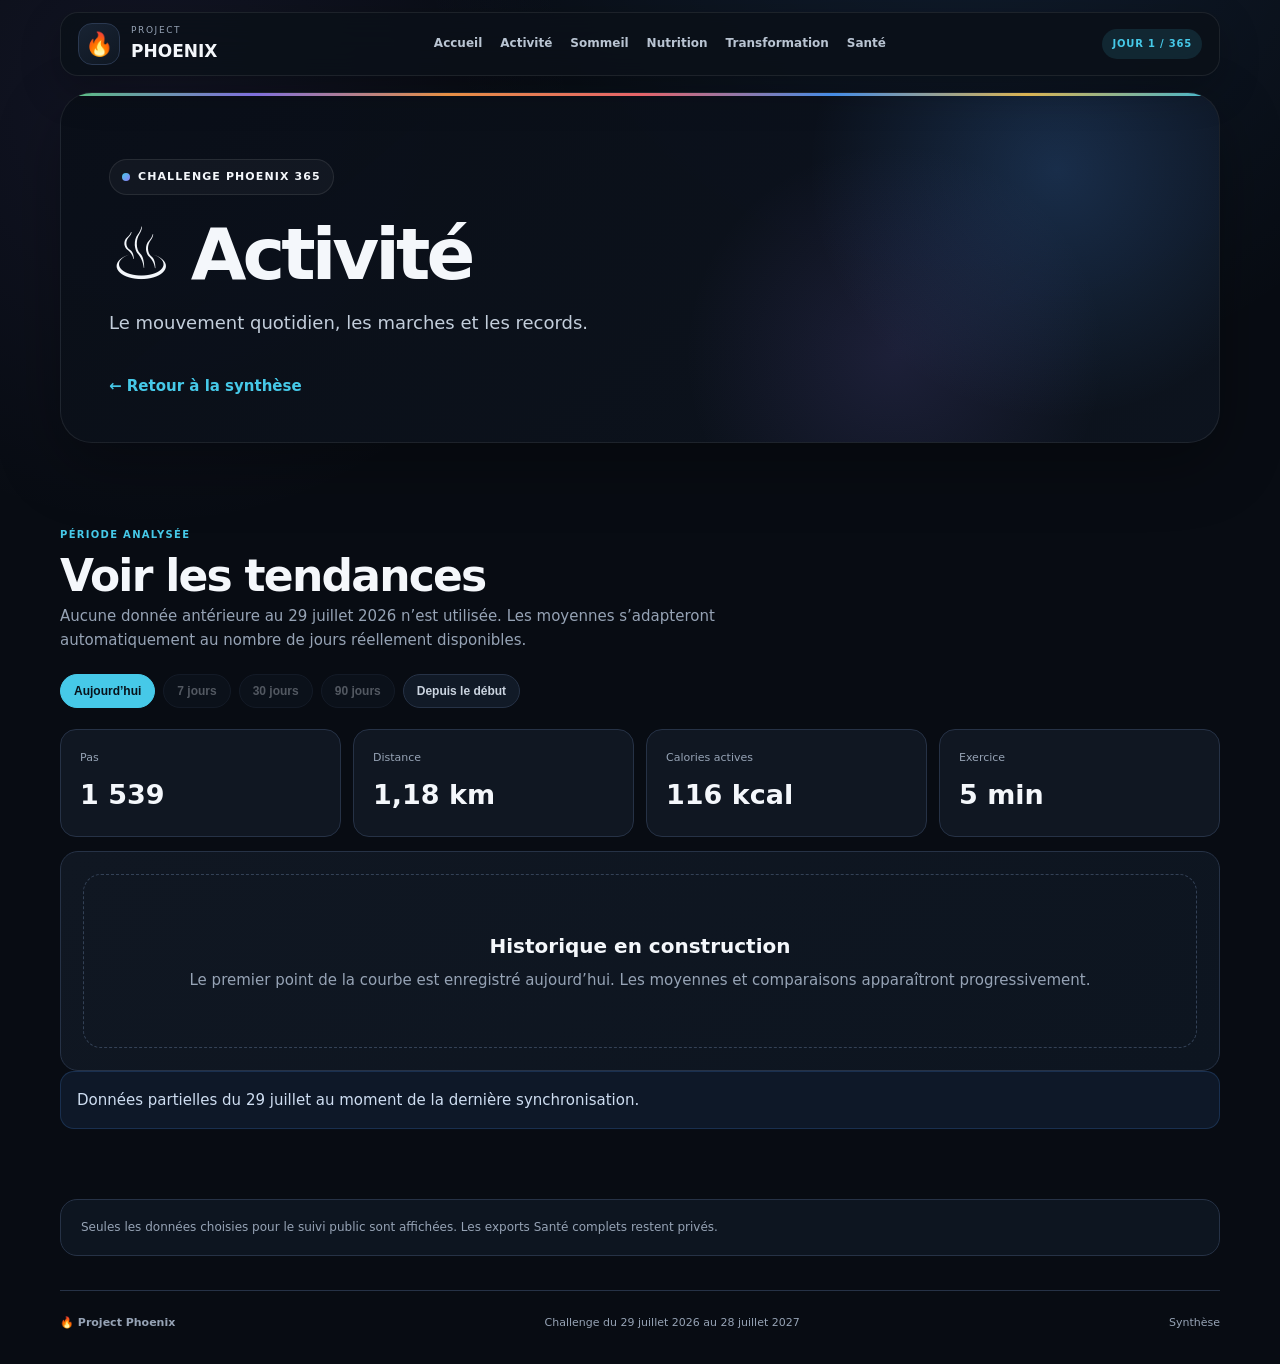
==== details.html @ 9b85a48e "Ajouter les pages détaillées par thématique" ====
<!doctype html><html lang="fr"><head><meta charset="utf-8"><meta name="viewport" content="width=device-width,initial-scale=1,viewport-fit=cover"><meta name="theme-color" content="#080c13"><title>Project Phoenix — Détails</title><link rel="stylesheet" href="styles.css"></head><body><header class="wrap nav"><a class="brand" href="index.html"><span class="mark">🔥</span><span><small>PROJECT</small><b>PHOENIX</b></span></a><nav class="links"><a href="index.html">Accueil</a><a href="details.html?theme=activite">Activité</a><a href="details.html?theme=sommeil">Sommeil</a><a href="details.html?theme=nutrition">Nutrition</a><a href="details.html?theme=transformation">Transformation</a><a href="details.html?theme=sante">Santé</a></nav><span class="public">JOUR 1 / 365</span></header><main class="wrap"><section class="hero"><span class="eyebrow"><i></i> Challenge Phoenix 365</span><h1 id="title">Détails</h1><p class="lead" id="summary"></p><a class="back" href="index.html">← Retour à la synthèse</a></section><section class="section"><div class="sectionHead"><span class="kicker">Période analysée</span><h2>Voir les tendances</h2><p>Aucune donnée antérieure au 29 juillet 2026 n’est utilisée. Les moyennes s’adapteront automatiquement au nombre de jours réellement disponibles.</p></div><div class="filters"><button class="filter active" data-range="today">Aujourd’hui</button><button class="filter" data-range="7" disabled>7 jours</button><button class="filter" data-range="30" disabled>30 jours</button><button class="filter" data-range="90" disabled>90 jours</button><button class="filter" data-range="all">Depuis le début</button></div><div class="metrics" id="metrics"></div><div class="chartbox"><div class="empty" id="chart"><b>Historique en construction</b>Le premier point de la courbe est enregistré aujourd’hui. Les moyennes et comparaisons apparaîtront progressivement.</div></div><div class="notice" id="note"></div></section><div class="privacy">Seules les données choisies pour le suivi public sont affichées. Les exports Santé complets restent privés.</div><footer><b>🔥 Project Phoenix</b><span>Challenge du 29 juillet 2026 au 28 juillet 2027</span><a href="index.html">Synthèse</a></footer></main><script src="data.js"></script><script>const p=new URLSearchParams(location.search);const key=p.get('theme')||'activite';const t=PHOENIX.topics[key]||PHOENIX.topics.activite;document.title='Project Phoenix — '+t.title;document.getElementById('title').textContent=t.icon+' '+t.title;document.getElementById('summary').textContent=t.summary;document.getElementById('note').textContent=t.note;document.getElementById('metrics').innerHTML=t.metrics.map(m=>'<article class="metric"><span>'+m[0]+'</span><b>'+m[1]+'</b></article>').join('');document.querySelectorAll('.filter').forEach(b=>b.addEventListener('click',()=>{if(b.disabled)return;document.querySelectorAll('.filter').forEach(x=>x.classList.remove('active'));b.classList.add('active');document.getElementById('chart').innerHTML=b.dataset.range==='all'?'<b>Depuis le début</b>Le challenge ne contient pour l’instant qu’une seule journée officielle.':'<b>Aujourd’hui</b>Données du Jour 1, encore en cours de collecte.';}));</script></body></html>
---- styles.css ----
:root{--bg:#080c13;--panel:#101722;--panel2:#141d2a;--line:#263246;--text:#f4f7fb;--muted:#96a3b5;--green:#62d58a;--purple:#8d7cf6;--orange:#ff9f4d;--coral:#ff6f75;--blue:#4d9cff;--gold:#f2c75c;--cyan:#46c9e8;--radius:20px;--shadow:0 22px 65px rgba(0,0,0,.3)}*{box-sizing:border-box}html{scroll-behavior:smooth}body{margin:0;color:var(--text);font:15px/1.6 Inter,ui-sans-serif,system-ui,-apple-system,"Segoe UI",sans-serif;background:radial-gradient(circle at 75% -12%,rgba(77,156,255,.12),transparent 31%),radial-gradient(circle at 12% 8%,rgba(141,124,246,.08),transparent 25%),var(--bg)}a{color:inherit;text-decoration:none}.wrap{width:min(1160px,calc(100% - 28px));margin:auto}.nav{position:sticky;top:12px;z-index:20;margin-top:12px;min-height:64px;display:flex;align-items:center;justify-content:space-between;gap:18px;padding:10px 17px;border:1px solid rgba(255,255,255,.08);border-radius:18px;background:rgba(11,16,25,.88);backdrop-filter:blur(18px);box-shadow:0 14px 40px rgba(0,0,0,.24)}.brand{display:flex;align-items:center;gap:11px}.mark{width:42px;height:42px;display:grid;place-items:center;border-radius:14px;background:linear-gradient(145deg,#182333,#0f1722);border:1px solid #2a3850;font-size:23px}.brand small{display:block;color:var(--muted);font-size:9px;letter-spacing:.18em}.brand b{display:block;font-size:17px}.links{display:flex;flex-wrap:wrap;gap:18px;color:#b9c4d2;font-size:12px;font-weight:800}.links a:hover{color:#fff}.public{padding:7px 10px;border-radius:999px;background:rgba(70,201,232,.12);color:var(--cyan);font-size:10px;font-weight:900;letter-spacing:.08em}.hero{position:relative;overflow:hidden;margin-top:16px;padding:66px 48px 44px;border:1px solid rgba(255,255,255,.08);border-radius:32px;background:linear-gradient(140deg,rgba(10,15,24,.97),rgba(13,20,31,.96));box-shadow:var(--shadow)}.hero:before{content:"";position:absolute;inset:0;background:radial-gradient(circle at 86% 22%,rgba(77,156,255,.20),transparent 24%),radial-gradient(circle at 72% 75%,rgba(141,124,246,.13),transparent 24%)}.hero:after{content:"";position:absolute;left:0;right:0;top:0;height:3px;background:linear-gradient(90deg,var(--green),var(--purple),var(--orange),var(--coral),var(--blue),var(--gold),var(--cyan))}.hero>*{position:relative;z-index:1}.eyebrow{display:inline-flex;align-items:center;gap:8px;padding:8px 12px;border:1px solid rgba(255,255,255,.09);border-radius:999px;background:rgba(255,255,255,.035);font-size:11px;font-weight:900;letter-spacing:.1em;text-transform:uppercase}.eyebrow i{width:8px;height:8px;border-radius:50%;background:linear-gradient(135deg,var(--cyan),var(--purple))}h1{max-width:850px;margin:22px 0 14px;font-size:clamp(42px,6vw,72px);line-height:1.03;letter-spacing:-.055em}h1 span{background:linear-gradient(90deg,var(--blue),var(--purple),var(--coral));-webkit-background-clip:text;background-clip:text;color:transparent}.lead{max-width:760px;color:#c3cedb;font-size:18px}.challenge{display:grid;grid-template-columns:180px 1fr;gap:22px;align-items:center;margin-top:30px}.dayRing{width:170px;height:170px;display:grid;place-items:center;border-radius:50%;background:conic-gradient(var(--cyan) .274%,#263143 0);position:relative}.dayRing:before{content:"";position:absolute;inset:12px;border-radius:50%;background:#111925}.dayRing div{z-index:1;text-align:center}.dayRing b{display:block;font-size:38px;line-height:1}.dayRing span{color:var(--muted);font-size:12px}.challengeText h2{margin:0 0 7px;font-size:32px}.challengeText p{margin:0;color:var(--muted)}.yearbar{height:10px;margin-top:18px;border-radius:99px;background:#263143;overflow:hidden}.yearbar i{display:block;width:.274%;min-width:4px;height:100%;background:linear-gradient(90deg,var(--cyan),var(--blue))}.yearmeta{display:flex;justify-content:space-between;margin-top:7px;color:var(--muted);font-size:11px}.section{padding-top:78px}.sectionHead{margin-bottom:22px}.kicker{font-size:10px;font-weight:900;letter-spacing:.13em;text-transform:uppercase;color:var(--cyan)}.sectionHead h2{margin:6px 0 4px;font-size:clamp(30px,4vw,44px);line-height:1.12;letter-spacing:-.04em}.sectionHead p{margin:0;color:var(--muted);max-width:760px}.summaryGrid{display:grid;grid-template-columns:repeat(4,1fr);gap:13px}.topic{--accent:var(--blue);position:relative;overflow:hidden;min-height:205px;padding:23px;border:1px solid var(--line);border-radius:var(--radius);background:linear-gradient(145deg,var(--panel),#0d1520);box-shadow:0 16px 45px rgba(0,0,0,.18);transition:.2s transform,.2s border-color}.topic:hover{transform:translateY(-3px);border-color:color-mix(in srgb,var(--accent) 55%,var(--line))}.topic:before{content:"";position:absolute;left:0;top:0;right:0;height:3px;background:var(--accent)}.topic .icon{width:44px;height:44px;display:grid;place-items:center;border-radius:13px;background:color-mix(in srgb,var(--accent) 14%,transparent);color:var(--accent);font-size:21px}.topic h3{margin:17px 0 6px;font-size:20px}.topic p{margin:0;color:var(--muted)}.topic strong{display:block;margin-top:18px;color:var(--accent)}.activity{--accent:var(--green)}.sleep{--accent:var(--purple)}.nutrition{--accent:var(--orange)}.transform{--accent:var(--blue)}.health{--accent:var(--coral)}.journal{--accent:var(--cyan)}.trophies{--accent:var(--gold)}.overview{--accent:var(--cyan)}.cards2{display:grid;grid-template-columns:1.15fr .85fr;gap:14px}.card{padding:27px;border:1px solid var(--line);border-radius:var(--radius);background:linear-gradient(145deg,var(--panel),#0d1520);box-shadow:0 16px 45px rgba(0,0,0,.18)}.card h3{margin:5px 0 9px;font-size:24px}.card p{color:var(--muted)}.facts{display:grid;grid-template-columns:repeat(3,1fr);gap:9px;margin-top:20px}.fact{padding:13px;border:1px solid var(--line);border-radius:13px;background:#0d1620}.fact span{display:block;color:var(--muted);font-size:10px}.fact b{font-size:18px}.notice{padding:16px;border-radius:14px;background:rgba(77,156,255,.09);border:1px solid rgba(77,156,255,.18);color:#ceddf1}.filters{display:flex;flex-wrap:wrap;gap:8px;margin:21px 0}.filter{padding:9px 13px;border:1px solid var(--line);border-radius:999px;background:#111a27;color:#cad3df;font-weight:800;font-size:12px;cursor:pointer}.filter.active{color:#07121a;border-color:var(--cyan);background:var(--cyan)}.filter:disabled{opacity:.38;cursor:not-allowed}.metrics{display:grid;grid-template-columns:repeat(4,1fr);gap:12px}.metric{padding:19px;border:1px solid var(--line);border-radius:16px;background:var(--panel)}.metric span{display:block;color:var(--muted);font-size:11px}.metric b{display:block;margin-top:7px;font-size:27px}.chartbox{margin-top:14px;padding:22px;border:1px solid var(--line);border-radius:18px;background:linear-gradient(145deg,var(--panel),#0d1520)}.chartbox svg{display:block;width:100%;height:auto}.gridline{stroke:#354257;stroke-width:1;stroke-dasharray:4 5}.axis{fill:#aeb8c6;font-size:11px}.chartline{fill:none;stroke:var(--cyan);stroke-width:4;stroke-linecap:round;stroke-linejoin:round}.empty{padding:55px 22px;text-align:center;color:var(--muted);border:1px dashed #334156;border-radius:18px}.empty b{display:block;color:var(--text);font-size:20px;margin-bottom:6px}.back{display:inline-flex;margin-top:18px;color:var(--cyan);font-weight:900}.privacy{margin:70px 0 34px;padding:18px 20px;border:1px solid var(--line);border-radius:17px;background:#0d1520;color:var(--muted);font-size:12px}footer{padding:23px 0 33px;border-top:1px solid var(--line);display:flex;justify-content:space-between;gap:18px;color:var(--muted);font-size:11px}@media(max-width:920px){.links{display:none}.summaryGrid{grid-template-columns:repeat(2,1fr)}.cards2{grid-template-columns:1fr}.metrics{grid-template-columns:repeat(2,1fr)}}@media(max-width:620px){.wrap{width:calc(100% - 18px)}.nav{top:8px;margin-top:8px}.public{display:none}.hero{padding:45px 20px 32px;border-radius:24px}.hero h1{font-size:39px}.lead{font-size:16px}.challenge{grid-template-columns:1fr}.dayRing{width:140px;height:140px}.summaryGrid{grid-template-columns:1fr}.metrics{grid-template-columns:1fr 1fr}.facts{grid-template-columns:1fr}.section{padding-top:60px}footer{flex-direction:column}.filter{font-size:11px;padding:8px 10px}}
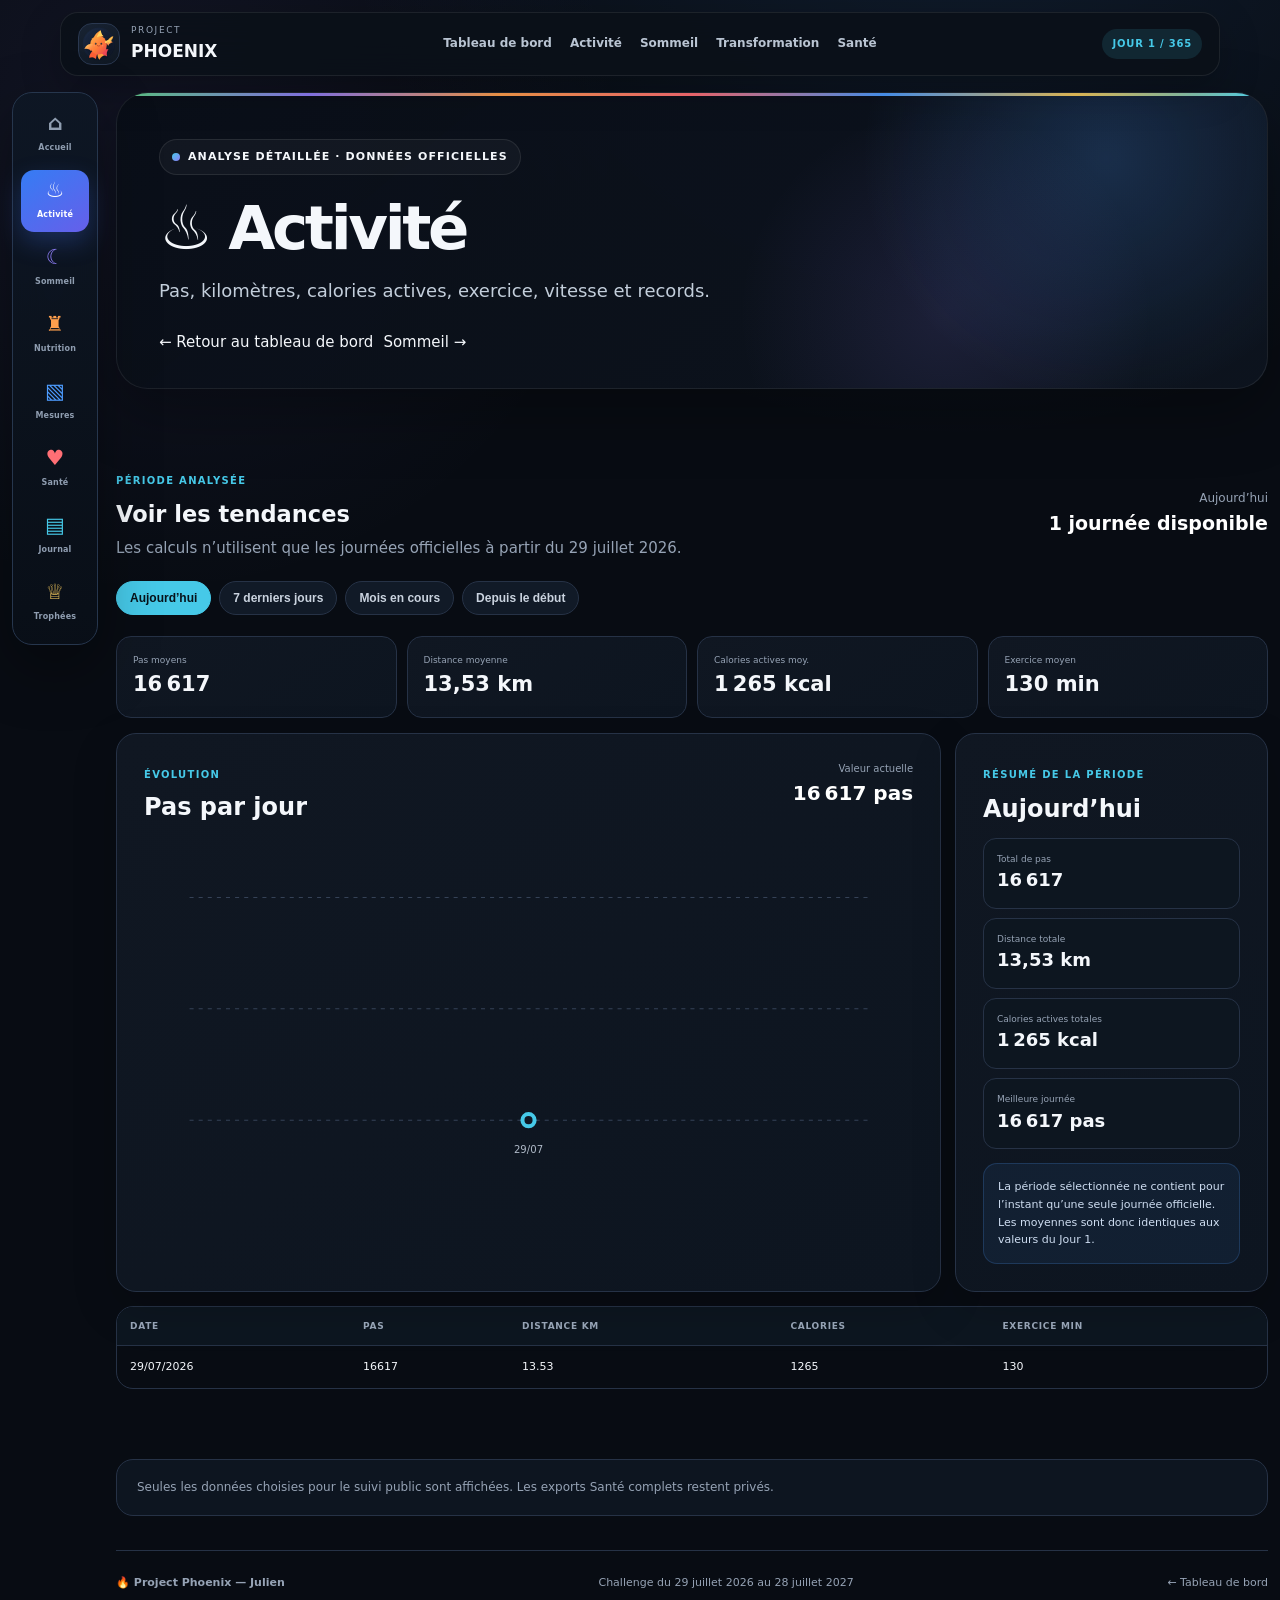
==== commit f3ec18b2: "Refondre les pages détaillées avec retour et filtres temporels" ====
--- a/details.html
+++ b/details.html
@@ -1 +1,90 @@
-<!doctype html><html lang="fr"><head><meta charset="utf-8"><meta name="viewport" content="width=device-width,initial-scale=1,viewport-fit=cover"><meta name="theme-color" content="#080c13"><title>Project Phoenix — Détails</title><link rel="stylesheet" href="styles.css"></head><body><header class="wrap nav"><a class="brand" href="index.html"><span class="mark">🔥</span><span><small>PROJECT</small><b>PHOENIX</b></span></a><nav class="links"><a href="index.html">Accueil</a><a href="details.html?theme=activite">Activité</a><a href="details.html?theme=sommeil">Sommeil</a><a href="details.html?theme=nutrition">Nutrition</a><a href="details.html?theme=transformation">Transformation</a><a href="details.html?theme=sante">Santé</a></nav><span class="public">JOUR 1 / 365</span></header><main class="wrap"><section class="hero"><span class="eyebrow"><i></i> Challenge Phoenix 365</span><h1 id="title">Détails</h1><p class="lead" id="summary"></p><a class="back" href="index.html">← Retour à la synthèse</a></section><section class="section"><div class="sectionHead"><span class="kicker">Période analysée</span><h2>Voir les tendances</h2><p>Aucune donnée antérieure au 29 juillet 2026 n’est utilisée. Les moyennes s’adapteront automatiquement au nombre de jours réellement disponibles.</p></div><div class="filters"><button class="filter active" data-range="today">Aujourd’hui</button><button class="filter" data-range="7" disabled>7 jours</button><button class="filter" data-range="30" disabled>30 jours</button><button class="filter" data-range="90" disabled>90 jours</button><button class="filter" data-range="all">Depuis le début</button></div><div class="metrics" id="metrics"></div><div class="chartbox"><div class="empty" id="chart"><b>Historique en construction</b>Le premier point de la courbe est enregistré aujourd’hui. Les moyennes et comparaisons apparaîtront progressivement.</div></div><div class="notice" id="note"></div></section><div class="privacy">Seules les données choisies pour le suivi public sont affichées. Les exports Santé complets restent privés.</div><footer><b>🔥 Project Phoenix</b><span>Challenge du 29 juillet 2026 au 28 juillet 2027</span><a href="index.html">Synthèse</a></footer></main><script src="data.js"></script><script>const p=new URLSearchParams(location.search);const key=p.get('theme')||'activite';const t=PHOENIX.topics[key]||PHOENIX.topics.activite;document.title='Project Phoenix — '+t.title;document.getElementById('title').textContent=t.icon+' '+t.title;document.getElementById('summary').textContent=t.summary;document.getElementById('note').textContent=t.note;document.getElementById('metrics').innerHTML=t.metrics.map(m=>'<article class="metric"><span>'+m[0]+'</span><b>'+m[1]+'</b></article>').join('');document.querySelectorAll('.filter').forEach(b=>b.addEventListener('click',()=>{if(b.disabled)return;document.querySelectorAll('.filter').forEach(x=>x.classList.remove('active'));b.classList.add('active');document.getElementById('chart').innerHTML=b.dataset.range==='all'?'<b>Depuis le début</b>Le challenge ne contient pour l’instant qu’une seule journée officielle.':'<b>Aujourd’hui</b>Données du Jour 1, encore en cours de collecte.';}));</script></body></html>+<!doctype html>
+<html lang="fr">
+<head>
+<meta charset="utf-8">
+<meta name="viewport" content="width=device-width,initial-scale=1,viewport-fit=cover">
+<meta name="theme-color" content="#080c13">
+<meta name="description" content="Détails et tendances du Project Phoenix.">
+<link rel="icon" href="phoenix.svg" type="image/svg+xml">
+<title>Project Phoenix — Détails</title>
+<link rel="stylesheet" href="styles.css">
+<link rel="stylesheet" href="dashboard.css">
+<link rel="stylesheet" href="sidebar.css">
+</head>
+<body>
+<header class="wrap nav">
+  <a class="brand" href="index.html"><span class="mark"><img src="phoenix.svg" alt="Phoenix IA" style="width:100%;height:100%;padding:3px"></span><span><small>PROJECT</small><b>PHOENIX</b></span></a>
+  <nav class="links"><a href="index.html">Tableau de bord</a><a href="details.html?theme=activite">Activité</a><a href="details.html?theme=sommeil">Sommeil</a><a href="details.html?theme=transformation">Transformation</a><a href="details.html?theme=sante">Santé</a></nav>
+  <span class="public">JOUR 1 / 365</span>
+</header>
+<div class="app-shell">
+<aside class="phoenix-side-nav" aria-label="Navigation principale">
+  <a href="index.html"><span class="navIcon">⌂</span><span>Accueil</span></a>
+  <a class="activity-link" data-theme-link="activite" href="details.html?theme=activite"><span class="navIcon">♨</span><span>Activité</span></a>
+  <a class="sleep-link" data-theme-link="sommeil" href="details.html?theme=sommeil"><span class="navIcon">☾</span><span>Sommeil</span></a>
+  <a class="nutrition-link" data-theme-link="nutrition" href="details.html?theme=nutrition"><span class="navIcon">♜</span><span>Nutrition</span></a>
+  <a class="transform-link" data-theme-link="transformation" href="details.html?theme=transformation"><span class="navIcon">▧</span><span>Mesures</span></a>
+  <a class="health-link" data-theme-link="sante" href="details.html?theme=sante"><span class="navIcon">♥</span><span>Santé</span></a>
+  <a class="journal-link" data-theme-link="journal" href="details.html?theme=journal"><span class="navIcon">▤</span><span>Journal</span></a>
+  <a class="trophy-link" data-theme-link="trophees" href="details.html?theme=trophees"><span class="navIcon">♕</span><span>Trophées</span></a>
+</aside>
+<main class="mainwrap">
+<section class="hero detailHero">
+  <span class="eyebrow"><i></i> Analyse détaillée · données officielles</span>
+  <h1 id="title">Détails</h1>
+  <p class="lead" id="summary"></p>
+  <div class="heroActions" style="display:flex;gap:10px;flex-wrap:wrap;margin-top:24px">
+    <a class="btn primary" href="index.html">← Retour au tableau de bord</a>
+    <a class="btn ghost" id="nextTheme" href="details.html?theme=activite">Rubrique suivante →</a>
+  </div>
+</section>
+<section class="section">
+  <div class="rangeIntro"><div><span class="kicker">Période analysée</span><h2 style="margin:5px 0 4px">Voir les tendances</h2><p style="margin:0;color:var(--muted)">Les calculs n’utilisent que les journées officielles à partir du 29 juillet 2026.</p></div><div class="rangeMeta"><span id="rangeLabel">Aujourd’hui</span><b id="availableDays">1 journée disponible</b></div></div>
+  <div class="filters">
+    <button class="filter active" data-range="today">Aujourd’hui</button>
+    <button class="filter" data-range="7">7 derniers jours</button>
+    <button class="filter" data-range="month">Mois en cours</button>
+    <button class="filter" data-range="all">Depuis le début</button>
+  </div>
+  <div class="rangeSummary" id="metrics"></div>
+  <div class="detailGrid">
+    <article class="card">
+      <div class="chartHeader"><div><span class="kicker" id="chartKicker">Évolution</span><h3 id="chartTitle">Courbe</h3></div><div class="chartLegend"><span id="chartLegendLabel">Valeur actuelle</span><b id="chartLegendValue">—</b></div></div>
+      <div class="chartCanvas" id="chart"></div>
+    </article>
+    <aside class="card"><span class="kicker">Résumé de la période</span><h3 id="periodTitle">Aujourd’hui</h3><div class="periodList" id="periodList"></div><div class="periodNote" id="periodNote"></div></aside>
+  </div>
+  <div class="dailyTable" id="dailyTable"></div>
+</section>
+<div class="privacy">Seules les données choisies pour le suivi public sont affichées. Les exports Santé complets restent privés.</div>
+<footer><b>🔥 Project Phoenix — Julien</b><span>Challenge du 29 juillet 2026 au 28 juillet 2027</span><a href="index.html">← Tableau de bord</a></footer>
+</main>
+</div>
+<nav class="phoenix-mobile-nav" aria-label="Navigation mobile"><a href="index.html"><span class="navIcon">⌂</span>Accueil</a><a href="details.html?theme=activite"><span class="navIcon">♨</span>Activité</a><a href="details.html?theme=sommeil"><span class="navIcon">☾</span>Sommeil</a><a href="details.html?theme=transformation"><span class="navIcon">▧</span>Mesures</a><a href="details.html?theme=journal"><span class="navIcon">▤</span>Journal</a></nav>
+<script src="data.js"></script>
+<script>
+const H=window.PHOENIX;
+const order=['activite','sommeil','nutrition','transformation','sante','journal','trophees'];
+const qs=new URLSearchParams(location.search);const key=H.topics[qs.get('theme')]?qs.get('theme'):'activite';
+const topic=H.topics[key];document.title='Project Phoenix — '+topic.title;document.getElementById('title').textContent=topic.icon+' '+topic.title;document.getElementById('summary').textContent=topic.summary;document.querySelectorAll('[data-theme-link]').forEach(a=>a.classList.toggle('is-active',a.dataset.themeLink===key));
+const next=order[(order.indexOf(key)+1)%order.length];document.getElementById('nextTheme').href='details.html?theme='+next;document.getElementById('nextTheme').textContent=H.topics[next].title+' →';
+const fmt0=n=>new Intl.NumberFormat('fr-FR',{maximumFractionDigits:0}).format(n);const fmt1=n=>new Intl.NumberFormat('fr-FR',{minimumFractionDigits:1,maximumFractionDigits:1}).format(n);const fmt2=n=>new Intl.NumberFormat('fr-FR',{minimumFractionDigits:2,maximumFractionDigits:2}).format(n);const dateFr=s=>new Date(s+'T12:00:00').toLocaleDateString('fr-FR',{day:'2-digit',month:'2-digit',year:'numeric'});const hm=h=>{if(h==null)return '—';const m=Math.round(h*60);return Math.floor(m/60)+' h '+String(m%60).padStart(2,'0')};
+const avg=(arr,k)=>{const v=arr.map(x=>x[k]).filter(x=>typeof x==='number'&&!Number.isNaN(x));return v.length?v.reduce((a,b)=>a+b,0)/v.length:null};const sum=(arr,k)=>{const v=arr.map(x=>x[k]).filter(x=>typeof x==='number'&&!Number.isNaN(x));return v.length?v.reduce((a,b)=>a+b,0):null};const latest=arr=>arr[arr.length-1];
+function rangeData(r){const all=H.history.slice().sort((a,b)=>a.date.localeCompare(b.date));const end=new Date(all[all.length-1].date+'T12:00:00');if(r==='today')return all.slice(-1);if(r==='7'){const start=new Date(end);start.setDate(start.getDate()-6);return all.filter(x=>new Date(x.date+'T12:00:00')>=start)}if(r==='month'){const ym=all[all.length-1].date.slice(0,7);return all.filter(x=>x.date.startsWith(ym))}return all}
+function value(v,unit='',digits=0){if(v==null)return 'En attente';const f=digits===2?fmt2:digits===1?fmt1:fmt0;return f(v)+(unit?' '+unit:'')}
+function config(arr){const last=latest(arr),first=arr[0];const days=arr.length;const c={};
+if(key==='activite'){c.metrics=[['Pas moyens',value(avg(arr,'steps'))],['Distance moyenne',value(avg(arr,'distanceKm'),'km',2)],['Calories actives moy.',value(avg(arr,'activeKcal'),'kcal')],['Exercice moyen',value(avg(arr,'exerciseMin'),'min')]];c.chartKey='steps';c.chartName='Pas par jour';c.chartValue=value(last.steps,'pas');c.list=[['Total de pas',value(sum(arr,'steps'))],['Distance totale',value(sum(arr,'distanceKm'),'km',2)],['Calories actives totales',value(sum(arr,'activeKcal'),'kcal')],['Meilleure journée',value(Math.max(...arr.map(x=>x.steps)),'pas')]];}
+if(key==='sommeil'){c.metrics=[['Sommeil moyen',hm(avg(arr,'sleepHours'))],['Profond moyen',value(avg(arr,'sleepDeepMin'),'min')],['REM moyen',value(avg(arr,'sleepRemMin'),'min')],['FC repos moyenne',value(avg(arr,'restingHR'),'bpm')]];c.chartKey='sleepHours';c.chartName='Sommeil par nuit';c.chartValue=hm(last.sleepHours);c.list=[['Nuits suivies',days],['Nuits ≥ 7 h',arr.filter(x=>x.sleepHours>=7).length],['Sommeil profond total',value(sum(arr,'sleepDeepMin'),'min')],['Réveillé moyen',value(avg(arr,'awakeMin'),'min')]];}
+if(key==='nutrition'){c.metrics=[['Calories consignées',value(avg(arr,'loggedCaloriesKcal'),'kcal')],['Protéines moyennes',value(avg(arr,'proteinG'),'g')],['Qualité moyenne',value(avg(arr,'nutritionScore'),'/10',1)],['Repas suivis',value(sum(arr,'mealCount'))]];c.chartKey='proteinG';c.chartName='Protéines par jour';c.chartValue=value(last.proteinG,'g');c.list=[['Jours renseignés',arr.filter(x=>x.loggedCaloriesKcal!=null).length],['Jours non renseignés',arr.filter(x=>x.loggedCaloriesKcal==null).length],['Calories totales consignées',value(sum(arr,'loggedCaloriesKcal'),'kcal')],['Statut actuel',last.loggedCaloriesKcal==null?'À compléter':'Renseigné']];}
+if(key==='transformation'){const delta=last.weightKg-first.weightKg;c.metrics=[['Poids actuel',value(last.weightKg,'kg',1)],['Évolution',value(delta,'kg',1)],['Graisse corporelle',value(last.bodyFatPct,'%',1)],['Tour de taille',value(last.waistCm,'cm',1)]];c.chartKey='weightKg';c.chartName='Évolution du poids';c.chartValue=value(last.weightKg,'kg',1);c.list=[['Poids de départ',value(first.weightKg,'kg',1)],['Objectif',value(H.profile.goalWeightKg,'kg')],['Masse maigre',value(last.leanMassKg,'kg',2)],['IMC actuel',value(last.bmi,'',1)]];}
+if(key==='sante'){c.metrics=[['FC repos moyenne',value(avg(arr,'restingHR'),'bpm')],['HRV moyenne',value(avg(arr,'hrvMs'),'ms',1)],['FC marche moyenne',value(avg(arr,'walkingHR'),'bpm',1)],['FC maximale',value(Math.max(...arr.map(x=>x.maxHR)),'bpm')]];c.chartKey='restingHR';c.chartName='Fréquence cardiaque au repos';c.chartValue=value(last.restingHR,'bpm');c.list=[['HRV actuelle',value(last.hrvMs,'ms',1)],['Vitesse de marche',value(last.walkingSpeedKmh,'km/h',2)],['Score Phoenix',value(last.score,'/100')],['Jours suivis',days]];}
+if(key==='journal'){c.metrics=[['Jours suivis',days],['Jour actuel',H.project.day+' / '+H.project.totalDays],['Départ',dateFr(H.project.start)],['Jours restants',H.project.totalDays-H.project.day]];c.chartKey='score';c.chartName='Score Phoenix quotidien';c.chartValue=value(last.score,'/100');c.list=[['Dernière entrée',last.journalTitle],['Dernière date',dateFr(last.date)],['Statistiques officielles',days+' jour'+(days>1?'s':'')],['Données test du 28/07','Exclues']];}
+if(key==='trophees'){c.metrics=[['Trophées débloqués',value(last.trophiesUnlocked)],['Jours suivis',days],['Série actuelle',days+' jour'+(days>1?'s':'')],['Prochain palier','7 jours suivis']];c.chartKey='trophiesUnlocked';c.chartName='Trophées cumulés';c.chartValue=value(last.trophiesUnlocked);c.list=[['Jour 1','Débloqué'],['Pesée officielle','Débloqué'],['10 000 pas','Débloqué'],['Premier 10 km','Débloqué']];}
+return c}
+function chart(arr,k,name){const vals=arr.map(x=>x[k]).filter(v=>typeof v==='number');if(!vals.length)return '<div class="emptyState"><b>Historique en attente</b>Cette donnée n’est pas encore renseignée pour la période sélectionnée.</div>';const W=760,Hh=310,p=45;const min=Math.min(...vals),max=Math.max(...vals),span=Math.max(max-min,1);const pts=arr.map((x,i)=>{const xx=arr.length===1?W/2:p+i*(W-2*p)/(arr.length-1);const yy=Hh-p-((x[k]-min)/span)*(Hh-2*p);return [xx,yy,x]}).filter(x=>typeof x[2][k]==='number');const path=pts.map((q,i)=>(i?'L':'M')+q[0].toFixed(1)+' '+q[1].toFixed(1)).join(' ');const area=path+' L '+pts[pts.length-1][0]+' '+(Hh-p)+' L '+pts[0][0]+' '+(Hh-p)+' Z';return `<svg viewBox="0 0 ${W} ${Hh}" role="img" aria-label="${name}"><defs><linearGradient id="chartFill" x1="0" y1="0" x2="0" y2="1"><stop offset="0" stop-color="#46c9e8" stop-opacity=".28"/><stop offset="1" stop-color="#46c9e8" stop-opacity="0"/></linearGradient></defs><line class="gridline" x1="${p}" y1="${p}" x2="${W-p}" y2="${p}"/><line class="gridline" x1="${p}" y1="${Hh/2}" x2="${W-p}" y2="${Hh/2}"/><line class="gridline" x1="${p}" y1="${Hh-p}" x2="${W-p}" y2="${Hh-p}"/><path class="chartArea" d="${area}"/><path class="chartline" d="${path}"/>${pts.map(q=>`<circle class="chartPoint" cx="${q[0]}" cy="${q[1]}" r="6"/><text class="chartLabel" x="${q[0]}" y="${Hh-13}" text-anchor="middle">${q[2].date.slice(8,10)}/${q[2].date.slice(5,7)}</text>`).join('')}</svg>`}
+function table(arr,c){let cols=[];if(key==='activite')cols=[['Date','date'],['Pas','steps'],['Distance km','distanceKm'],['Calories','activeKcal'],['Exercice min','exerciseMin']];else if(key==='sommeil')cols=[['Date','date'],['Sommeil h','sleepHours'],['Profond min','sleepDeepMin'],['REM min','sleepRemMin'],['FC repos','restingHR']];else if(key==='transformation')cols=[['Date','date'],['Poids kg','weightKg'],['Graisse %','bodyFatPct'],['Masse maigre kg','leanMassKg'],['Taille cm','waistCm']];else if(key==='sante')cols=[['Date','date'],['FC repos','restingHR'],['HRV','hrvMs'],['FC marche','walkingHR'],['FC max','maxHR']];else return '<div class="periodNote">La vue quotidienne détaillée s’enrichira avec les prochains jours officiels.</div>';return `<table><thead><tr>${cols.map(x=>'<th>'+x[0]+'</th>').join('')}</tr></thead><tbody>${arr.map(r=>'<tr>'+cols.map(x=>'<td>'+(x[1]==='date'?dateFr(r.date):(r[x[1]]??'—'))+'</td>').join('')+'</tr>').join('')}</tbody></table>`}
+function render(r){const arr=rangeData(r),c=config(arr);const names={today:'Aujourd’hui','7':'7 derniers jours',month:'Mois en cours',all:'Depuis le début'};document.getElementById('rangeLabel').textContent=names[r];document.getElementById('availableDays').textContent=arr.length+' journée'+(arr.length>1?'s':'')+' disponible'+(arr.length>1?'s':'');document.getElementById('metrics').innerHTML=c.metrics.map(m=>`<article><span>${m[0]}</span><b>${m[1]}</b></article>`).join('');document.getElementById('chartTitle').textContent=c.chartName;document.getElementById('chartLegendValue').textContent=c.chartValue;document.getElementById('chart').innerHTML=chart(arr,c.chartKey,c.chartName);document.getElementById('periodTitle').textContent=names[r];document.getElementById('periodList').innerHTML=c.list.map(x=>`<div><span>${x[0]}</span><b>${x[1]}</b></div>`).join('');document.getElementById('periodNote').textContent=arr.length===1?'La période sélectionnée ne contient pour l’instant qu’une seule journée officielle. Les moyennes sont donc identiques aux valeurs du Jour 1.':'Moyennes calculées sur '+arr.length+' journées officielles.';document.getElementById('dailyTable').innerHTML=table(arr,c)}
+document.querySelectorAll('.filter').forEach(b=>b.addEventListener('click',()=>{document.querySelectorAll('.filter').forEach(x=>x.classList.remove('active'));b.classList.add('active');render(b.dataset.range)}));const wanted=qs.get('range');const btn=document.querySelector(`[data-range="${wanted}"]`);if(btn){document.querySelectorAll('.filter').forEach(x=>x.classList.remove('active'));btn.classList.add('active');render(wanted)}else render('today');
+</script>
+</body>
+</html>
--- a/dashboard.css
+++ b/dashboard.css
@@ -0,0 +1 @@
+.mainwrap{min-width:0}.heroGrid{display:grid;grid-template-columns:minmax(0,1fr) 330px;gap:30px;align-items:center}.heroCopy{min-width:0}.phoenixCard{position:relative;padding:20px;border:1px solid rgba(255,255,255,.1);border-radius:25px;background:linear-gradient(145deg,rgba(255,255,255,.08),rgba(255,255,255,.025));box-shadow:0 24px 70px rgba(0,0,0,.3);text-align:center}.phoenixCard:before{content:"";position:absolute;inset:-25%;z-index:-1;background:radial-gradient(circle,rgba(255,137,64,.18),transparent 58%)}.phoenixCard img{width:min(220px,80%);filter:drop-shadow(0 24px 24px rgba(0,0,0,.35));animation:float 4.5s ease-in-out infinite}.phoenixCard h2{margin:5px 0 2px;font-size:25px}.phoenixCard p{margin:0;color:var(--muted);font-size:11px}.speech{margin-top:13px;padding:12px 13px;border-radius:14px;background:#0b1420;border:1px solid #26364e;color:#cbd7e6;text-align:left;font-size:11px}.homeSummary{display:grid;grid-template-columns:1.25fr .75fr;gap:14px;margin-top:16px}.pulse{padding:24px;border:1px solid var(--line);border-radius:20px;background:linear-gradient(145deg,#101722,#0d1520);box-shadow:0 16px 45px rgba(0,0,0,.18)}.pulse h3{margin:4px 0 8px;font-size:23px}.pulse p{margin:0;color:var(--muted)}.pulseStats{display:grid;grid-template-columns:repeat(4,1fr);gap:8px;margin-top:18px}.pulseStats div{padding:12px;border:1px solid var(--line);border-radius:12px;background:#0d1620}.pulseStats span{display:block;color:var(--muted);font-size:9px}.pulseStats b{font-size:16px}.statusline{display:flex;flex-wrap:wrap;gap:8px;margin-top:14px}.status{display:inline-flex;align-items:center;gap:7px;padding:7px 10px;border-radius:999px;border:1px solid #2b3b52;background:#0c1622;color:#c8d4e3;font-size:10px;font-weight:800}.status i{width:7px;height:7px;border-radius:50%;background:var(--green);box-shadow:0 0 0 5px rgba(98,213,138,.1)}.topic{min-height:270px;display:flex;flex-direction:column}.topicTop{display:flex;align-items:flex-start;justify-content:space-between;gap:10px}.topicValue{text-align:right}.topicValue b{display:block;font-size:25px;line-height:1;color:var(--accent)}.topicValue small{color:var(--muted);font-size:9px}.topic strong{margin-top:auto}.spark{height:59px;margin:16px 0 5px}.spark svg{width:100%;height:100%;display:block}.sparkGrid{stroke:#273448;stroke-width:1}.sparkLine{fill:none;stroke:var(--accent);stroke-width:3.5;stroke-linecap:round;stroke-linejoin:round}.sparkArea{fill:color-mix(in srgb,var(--accent) 14%,transparent)}.miniBars{height:59px;display:flex;align-items:end;gap:5px;margin:16px 0 5px}.miniBars i{flex:1;min-height:4px;border-radius:4px 4px 1px 1px;background:linear-gradient(var(--accent),color-mix(in srgb,var(--accent) 43%,#0b111b))}.donut{width:59px;height:59px;border-radius:50%;background:conic-gradient(var(--accent) var(--pct),#263143 0);position:relative;margin:16px 0 5px}.donut:after{content:"";position:absolute;inset:8px;border-radius:50%;background:#101722}.archive{display:grid;grid-template-columns:1fr auto;align-items:center;gap:20px;margin-top:14px;padding:18px 20px;border:1px dashed #35445a;border-radius:17px;background:rgba(255,255,255,.025)}.archive h3{margin:0 0 3px}.archive p{margin:0;color:var(--muted);font-size:12px}.archiveStats{display:flex;gap:8px}.archiveStats span{min-width:110px;padding:9px 10px;text-align:center;border-radius:11px;background:#101925;border:1px solid #29374a}.archiveStats small,.archiveStats b{display:block}.archiveStats small{color:var(--muted);font-size:9px}.detailHero{padding:46px 42px 34px}.detailHero h1{font-size:clamp(38px,5vw,61px)}.rangeIntro{display:flex;align-items:center;justify-content:space-between;gap:18px}.rangeMeta{color:var(--muted);font-size:12px;text-align:right}.rangeMeta b{display:block;color:#fff;font-size:19px}.rangeSummary{display:grid;grid-template-columns:repeat(4,1fr);gap:10px;margin:15px 0}.rangeSummary article{padding:16px;border:1px solid var(--line);border-radius:15px;background:linear-gradient(145deg,var(--panel),#0d1520)}.rangeSummary span{display:block;color:var(--muted);font-size:9px}.rangeSummary b{font-size:21px}.detailGrid{display:grid;grid-template-columns:1.45fr .55fr;gap:14px}.chartHeader{display:flex;align-items:start;justify-content:space-between;gap:15px;margin-bottom:12px}.chartHeader h3{margin:3px 0}.chartLegend{color:var(--muted);font-size:10px;text-align:right}.chartLegend b{display:block;color:#fff;font-size:20px}.chartCanvas{min-height:335px;display:grid;place-items:center}.chartCanvas svg{width:100%;height:auto}.chartPoint{fill:#0f1724;stroke:var(--cyan);stroke-width:4}.chartArea{fill:url(#chartFill)}.chartLabel{fill:#aeb8c6;font-size:10px}.periodList{display:grid;gap:9px}.periodList div{padding:13px;border:1px solid var(--line);border-radius:13px;background:#0d1620}.periodList span{display:block;color:var(--muted);font-size:9px}.periodList b{font-size:18px}.dailyTable{margin-top:14px;overflow:auto;border:1px solid var(--line);border-radius:17px}.dailyTable table{width:100%;border-collapse:collapse;min-width:720px}.dailyTable th,.dailyTable td{padding:12px 13px;border-bottom:1px solid var(--line);text-align:left;font-size:11px}.dailyTable th{color:var(--muted);background:#0d1620;font-size:9px;text-transform:uppercase;letter-spacing:.08em}.dailyTable tr:last-child td{border-bottom:0}.emptyState{width:100%;padding:60px 25px;text-align:center;color:var(--muted);border:1px dashed #334156;border-radius:17px}.emptyState b{display:block;margin-bottom:6px;color:#fff;font-size:21px}.periodNote{margin-top:14px;padding:14px;border:1px solid rgba(77,156,255,.2);border-radius:14px;background:rgba(77,156,255,.08);color:#ceddf1;font-size:11px}.mobileHome{display:none}@media(max-width:1080px){.heroGrid{grid-template-columns:1fr}.phoenixCard{display:grid;grid-template-columns:170px 1fr;align-items:center;text-align:left}.phoenixCard img{width:160px}.speech{margin-top:8px}.homeSummary,.detailGrid{grid-template-columns:1fr}.pulseStats{grid-template-columns:repeat(2,1fr)}}@media(max-width:720px){.homeSummary{grid-template-columns:1fr}.archive{grid-template-columns:1fr}.archiveStats{display:grid;grid-template-columns:repeat(2,1fr)}.rangeIntro{align-items:flex-start;flex-direction:column}.rangeMeta{text-align:left}.rangeSummary{grid-template-columns:repeat(2,1fr)}.mobileHome{display:block}}@media(max-width:620px){.topic{min-height:245px}.phoenixCard{display:block;text-align:center}.phoenixCard img{width:145px}.pulseStats{grid-template-columns:1fr 1fr}.rangeSummary{grid-template-columns:1fr 1fr}}
--- a/sidebar.css
+++ b/sidebar.css
@@ -0,0 +1 @@
+.app-shell{display:grid;grid-template-columns:86px minmax(0,1fr);gap:18px;width:min(1280px,calc(100% - 24px));margin:auto}.phoenix-side-nav{position:sticky;z-index:45;top:92px;height:max-content;margin-top:16px;width:86px;padding:10px 8px;border:1px solid #26364d;border-radius:20px;background:linear-gradient(180deg,rgba(14,23,36,.97),rgba(9,15,24,.97));box-shadow:0 22px 60px rgba(0,0,0,.34);backdrop-filter:blur(16px);display:grid;gap:5px}.phoenix-side-nav a{position:relative;min-height:62px;padding:7px 4px;border-radius:13px;display:grid;place-items:center;gap:2px;color:#8f9db0;text-align:center;font-size:8px;font-weight:800;letter-spacing:.02em;transition:transform .18s ease,color .18s ease,background .18s ease,box-shadow .18s ease}.phoenix-side-nav a .navIcon{font-size:21px;line-height:1}.phoenix-side-nav a:hover{color:#fff;background:#172438;transform:translateX(3px)}.phoenix-side-nav a.is-active{color:#fff;background:linear-gradient(145deg,#357cf4,#665fea);box-shadow:0 10px 24px rgba(66,111,242,.28)}.phoenix-side-nav a.activity-link .navIcon{color:var(--green)}.phoenix-side-nav a.sleep-link .navIcon{color:var(--purple)}.phoenix-side-nav a.nutrition-link .navIcon{color:var(--orange)}.phoenix-side-nav a.transform-link .navIcon{color:var(--blue)}.phoenix-side-nav a.health-link .navIcon{color:var(--coral)}.phoenix-side-nav a.journal-link .navIcon{color:var(--cyan)}.phoenix-side-nav a.trophy-link .navIcon{color:var(--gold)}.phoenix-side-nav a.is-active .navIcon{color:#fff}.phoenix-mobile-nav{display:none}@media(max-width:1100px){.app-shell{display:block;width:min(1160px,calc(100% - 28px))}.phoenix-side-nav{display:none}}@media(max-width:720px){body{padding-bottom:76px}.app-shell{width:calc(100% - 18px)}.phoenix-mobile-nav{position:fixed;z-index:65;left:8px;right:8px;bottom:8px;min-height:62px;padding:5px;border:1px solid #26364d;border-radius:17px;background:rgba(8,14,23,.96);box-shadow:0 18px 50px rgba(0,0,0,.5);backdrop-filter:blur(18px);display:grid;grid-template-columns:repeat(5,1fr)}.phoenix-mobile-nav a{display:grid;place-items:center;gap:1px;color:#93a2b7;font-size:8px;font-weight:800;text-align:center}.phoenix-mobile-nav .navIcon{font-size:19px;line-height:1}.phoenix-mobile-nav a.is-active{color:#61d7e8}}
